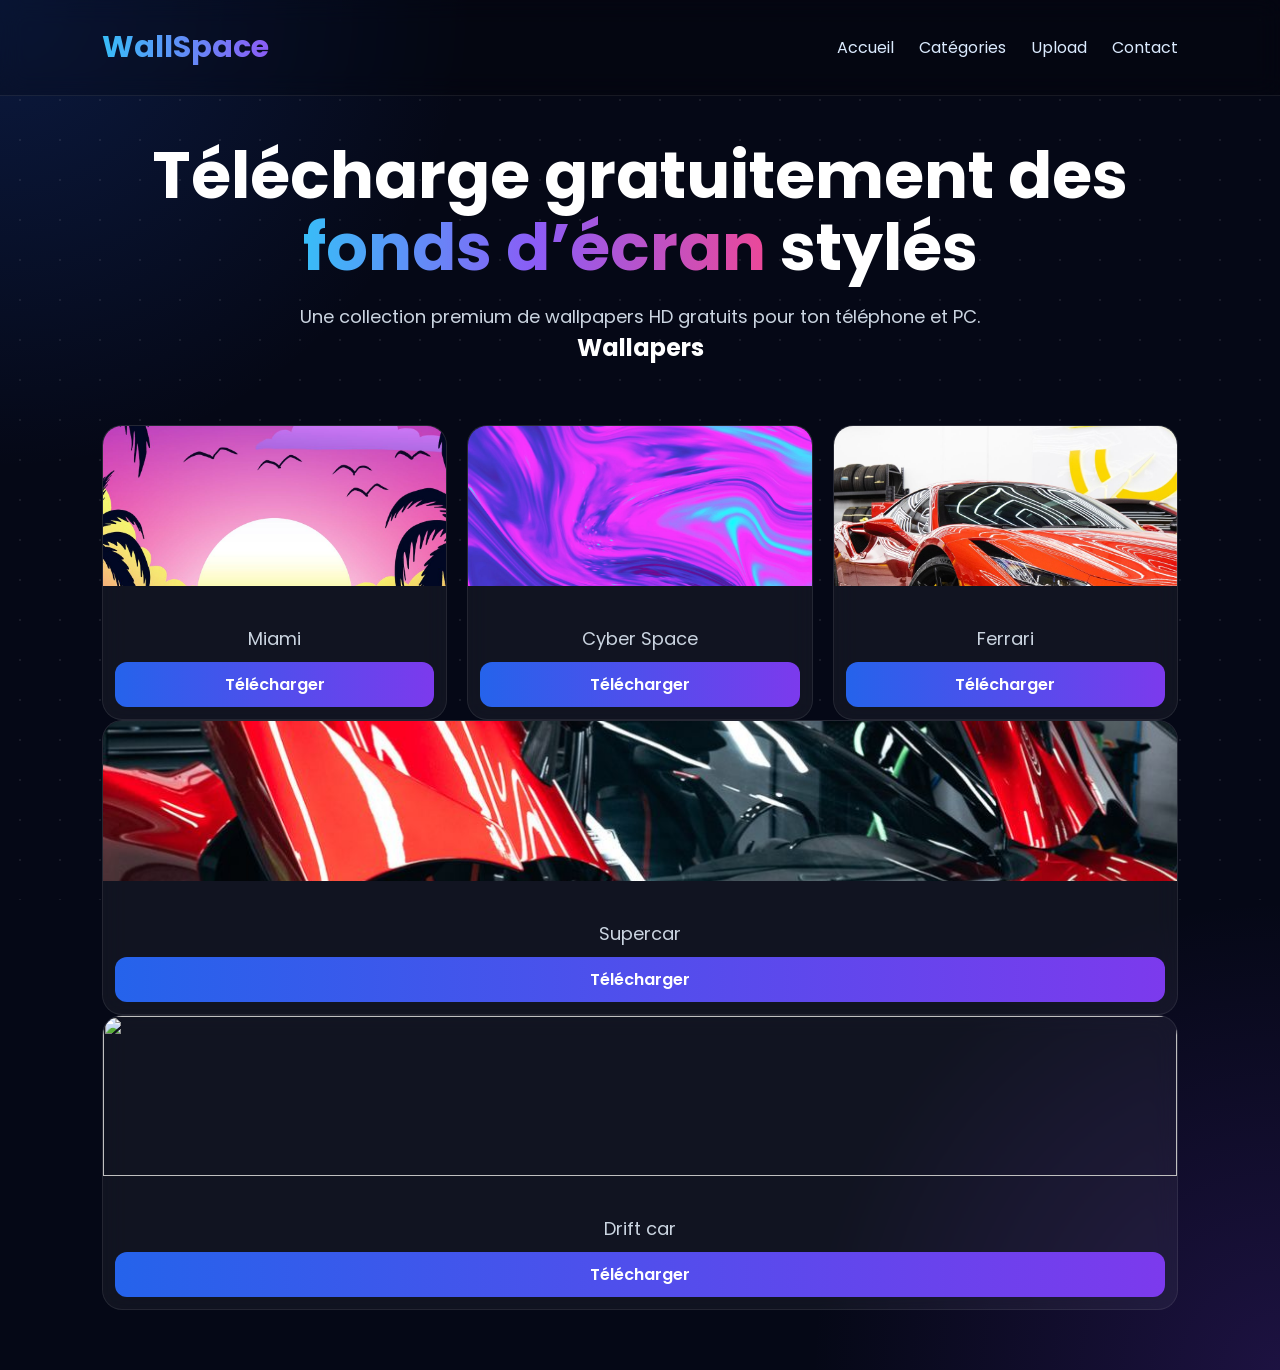
==== index.html @ ca0c4958 "Correct image paths and add new wallpaper cards Fixed image source paths and added new image cards f" ====
<!DOCTYPE html>
<html lang="fr">
<head>
<meta charset="UTF-8">
<meta name="viewport" content="width=device-width, initial-scale=1.0">

<title>WallSpace</title>

<link href="https://fonts.googleapis.com/css2?family=Poppins:wght@300;400;500;600;700&display=swap" rel="stylesheet">

<style>

/* RESET */
*{
    margin:0;
    padding:0;
    box-sizing:border-box;
    font-family:'Poppins',sans-serif;
}

body{
    min-height:100vh;
    background:
    radial-gradient(circle at top left,#2563eb33,transparent 25%),
    radial-gradient(circle at bottom right,#7c3aed33,transparent 25%),
    #050816;
    overflow-x:hidden;
    color:white;
}

/* PARTICLES */
body::before{
    content:"";
    position:fixed;
    width:100%;
    height:100%;
    background-image:radial-gradient(white 1px,transparent 1px);
    background-size:40px 40px;
    opacity:0.08;
    animation:moveBg 20s linear infinite;
    z-index:0;
}

@keyframes moveBg{
    from{transform:translateY(0);}
    to{transform:translateY(-40px);}
}

/* HEADER */
header{
    width:100%;
    padding:25px 8%;
    display:flex;
    justify-content:space-between;
    align-items:center;
    position:fixed;
    top:0;
    z-index:100;
    backdrop-filter:blur(12px);
    background:rgba(0,0,0,0.2);
    border-bottom:1px solid rgba(255,255,255,0.08);
}

.logo{
    font-size:30px;
    font-weight:700;
    background:linear-gradient(90deg,#38bdf8,#8b5cf6);
    -webkit-background-clip:text;
    -webkit-text-fill-color:transparent;
}

nav{
    display:flex;
    gap:25px;
}

nav a{
    color:#dbeafe;
    text-decoration:none;
    transition:0.3s;
}

nav a:hover{
    color:#38bdf8;
}

/* HERO */
.hero{
    padding:140px 8% 60px;
    text-align:center;
    position:relative;
    z-index:2;
}

.hero h1{
    font-size:65px;
    line-height:1.1;
}

.gradient{
    background:linear-gradient(90deg,#38bdf8,#8b5cf6,#ec4899);
    -webkit-background-clip:text;
    -webkit-text-fill-color:transparent;
}

.hero p{
    margin-top:20px;
    color:#cbd5e1;
    font-size:18px;
}

/* GALLERY */
.gallery{
    margin-top:60px;
    display:grid;
    grid-template-columns:repeat(auto-fit, minmax(220px, 1fr));
    gap:20px;
}

/* CARD */
.card{
    background:rgba(255,255,255,0.05);
    border:1px solid rgba(255,255,255,0.08);
    backdrop-filter:blur(12px);
    border-radius:20px;
    overflow:hidden;
    transition:0.3s;
}

.card:hover{
    transform:translateY(-8px);
    box-shadow:0 20px 40px rgba(0,0,0,0.4);
}

.card img{
    width:100%;
    height:160px;
    object-fit:cover;
}

.card-content{
    padding:12px;
    text-align:center;
}

.download{
    display:block;
    margin-top:10px;
    padding:10px;
    border-radius:12px;
    text-decoration:none;
    color:white;
    font-weight:600;
    background:linear-gradient(90deg,#2563eb,#7c3aed);
    transition:0.3s;
}

.download:hover{
    transform:scale(1.03);
}

/* RESPONSIVE */
@media(max-width:700px){
    .hero h1{
        font-size:45px;
    }
}

</style>
</head>

<body>

<header>
    <div class="logo">WallSpace</div>
    <nav>
        <a href="#">Accueil</a>
        <a href="#">Catégories</a>
        <a href="#">Upload</a>
        <a href="#">Contact</a>
    </nav>
</header>

<section class="hero">

    <h1>
        Télécharge gratuitement des <span class="gradient">fonds d’écran</span> stylés
    </h1>

    <p>
        Une collection premium de wallpapers HD gratuits pour ton téléphone et PC.
    </p>
<section>
  
  <h2>Wallapers</h2>
    <div class="gallery">

        <div class="card">
            <img src="wallapers/1.jpg">
            <div class="card-content">
                <p>Miami</p>
                <a class="download" href="wallapers/1.jpg" download>Télécharger</a>
            </div>
        </div>

        <div class="card">
            <img src="wallapers/2.jpg">
            <div class="card-content">
                <p>Cyber Space</p>
                <a class="download" href="wallapers/2.jpg" download>Télécharger</a>
            </div>
        </div>

        <div class="card">
            <img src="wallapers/3.jpg">
            <div class="card-content">
                <p>Ferrari</p>
                <a class="download" href="wallapers/3.jpg" download>Télécharger</a>
            </div>
        </div>

    </div>
  <div class="card">
    <img src="wallapers/4.jpg">
    <div class="card-content">
      <p>Supercar</p>
      <a class="download"
         href="wallapers/4.jpg"
         download>Télécharger</a>
    </div>
  </div>
    <div class="card">
      <img src="wallapers.jpg">
      <div class="card-content">
        <p>Drift car</p>
        <a class="download"
           href="wallapers/5.jpg"
           download>Télécharger</a>
      </div>
    

</section>

</body>
</html>
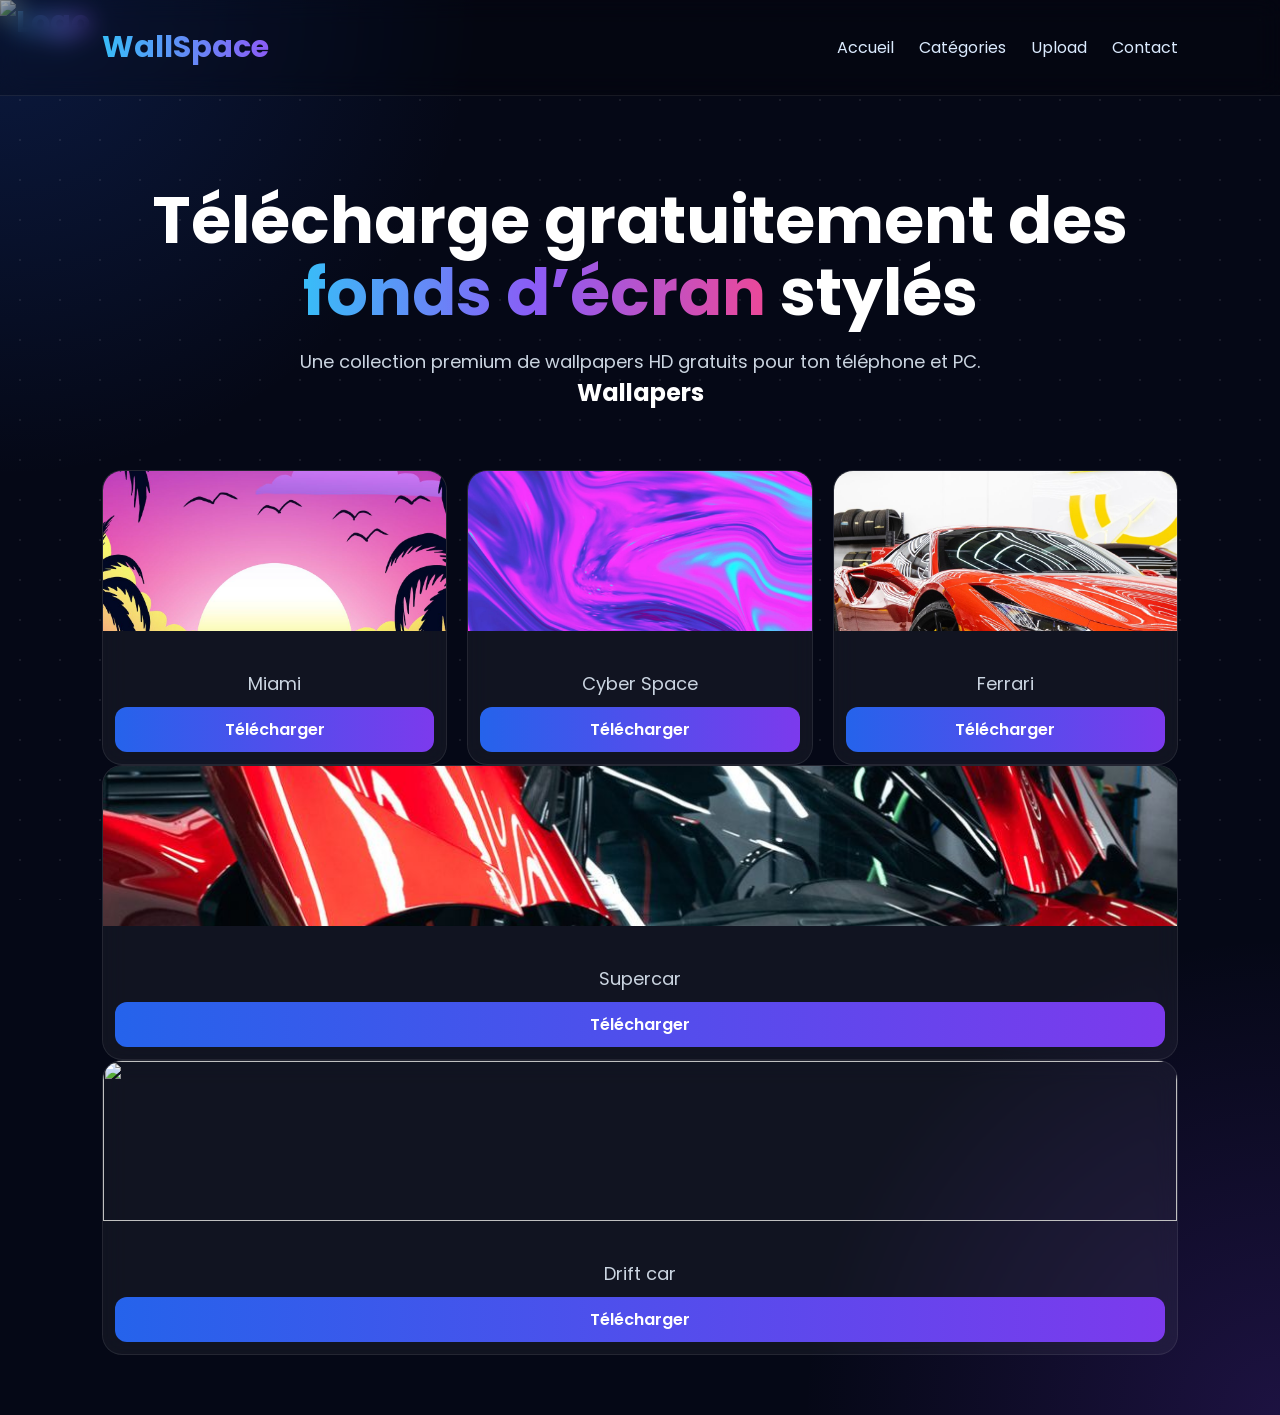
==== commit 23cdb3d0: "Add navigation bar with logo to index.html Added a navigation bar with a logo image." ====
--- a/index.html
+++ b/index.html
@@ -1,6 +1,9 @@
 <!DOCTYPE html>
 <html lang="fr">
 <head>
+    <nav>
+  <img src="logo.png" alt="Logo" class="logo">
+</nav>
 <meta charset="UTF-8">
 <meta name="viewport" content="width=device-width, initial-scale=1.0">
 
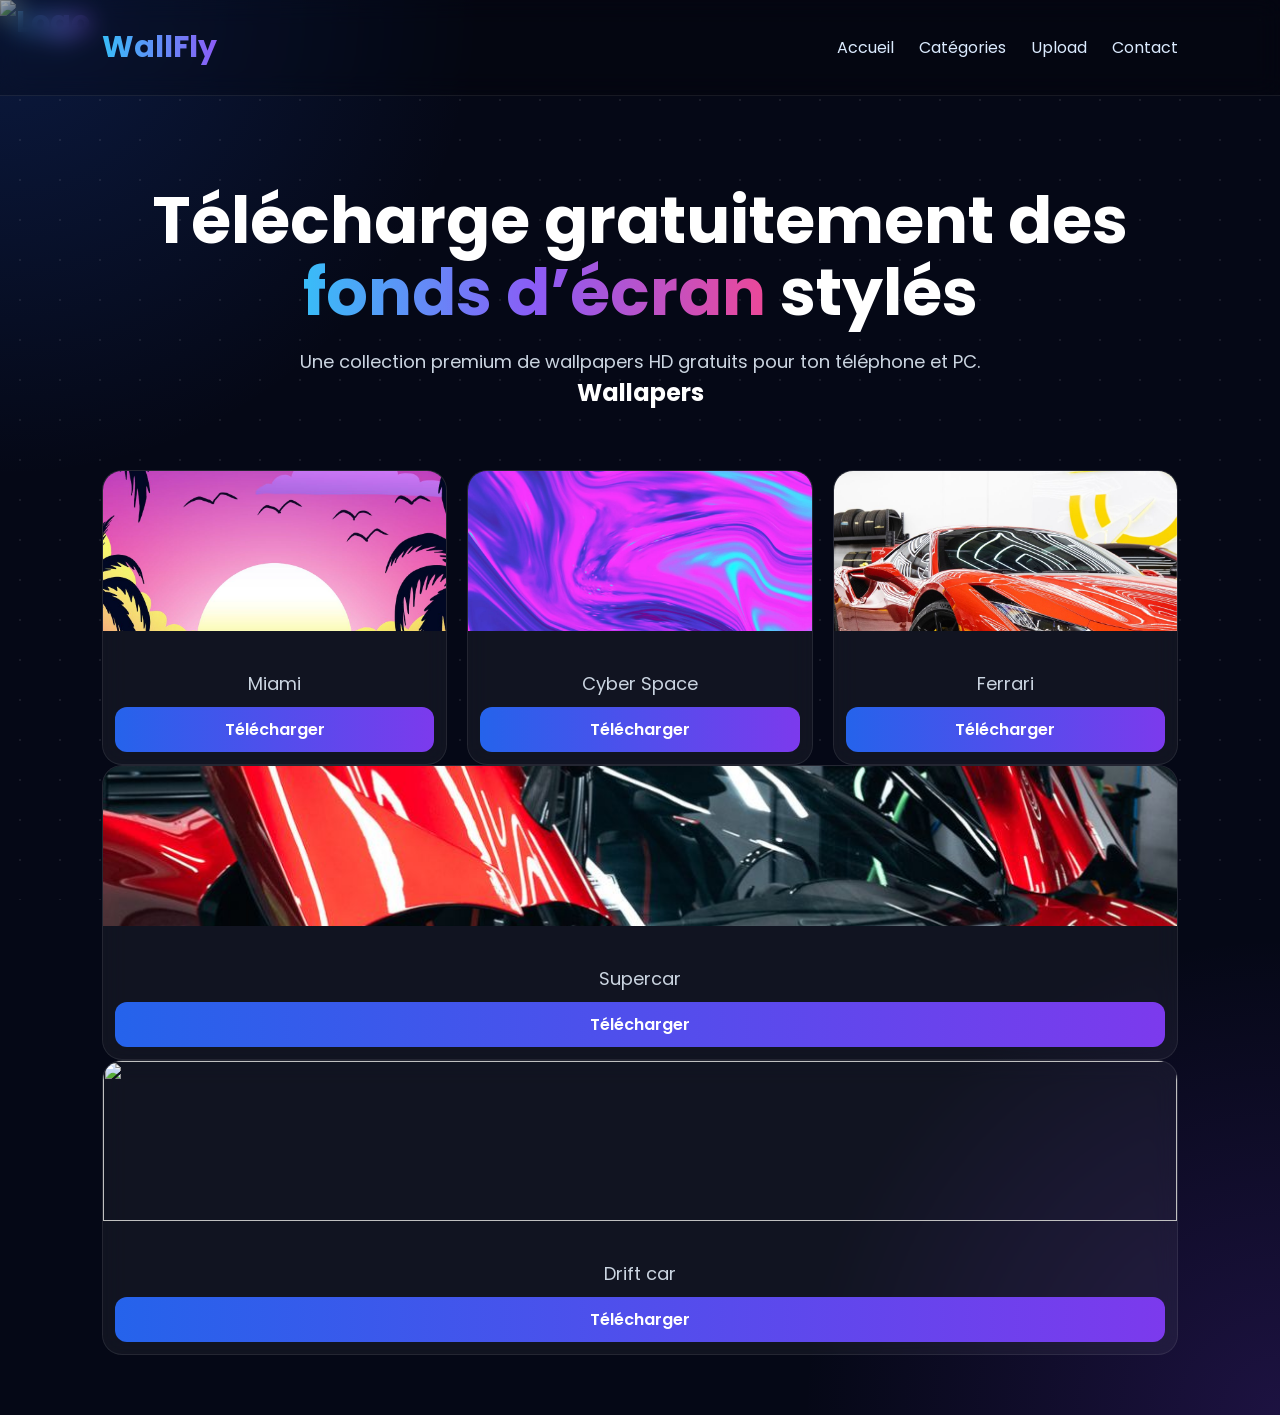
==== commit 84479b1c: "Update index.html" ====
--- a/index.html
+++ b/index.html
@@ -7,7 +7,7 @@
 <meta charset="UTF-8">
 <meta name="viewport" content="width=device-width, initial-scale=1.0">
 
-<title>WallSpace</title>
+<title>WallFly</title>
 
 <link href="https://fonts.googleapis.com/css2?family=Poppins:wght@300;400;500;600;700&display=swap" rel="stylesheet">
 
@@ -175,7 +175,7 @@
 <body>
 
 <header>
-    <div class="logo">WallSpace</div>
+    <div class="logo">WallFly</div>
     <nav>
         <a href="#">Accueil</a>
         <a href="#">Catégories</a>
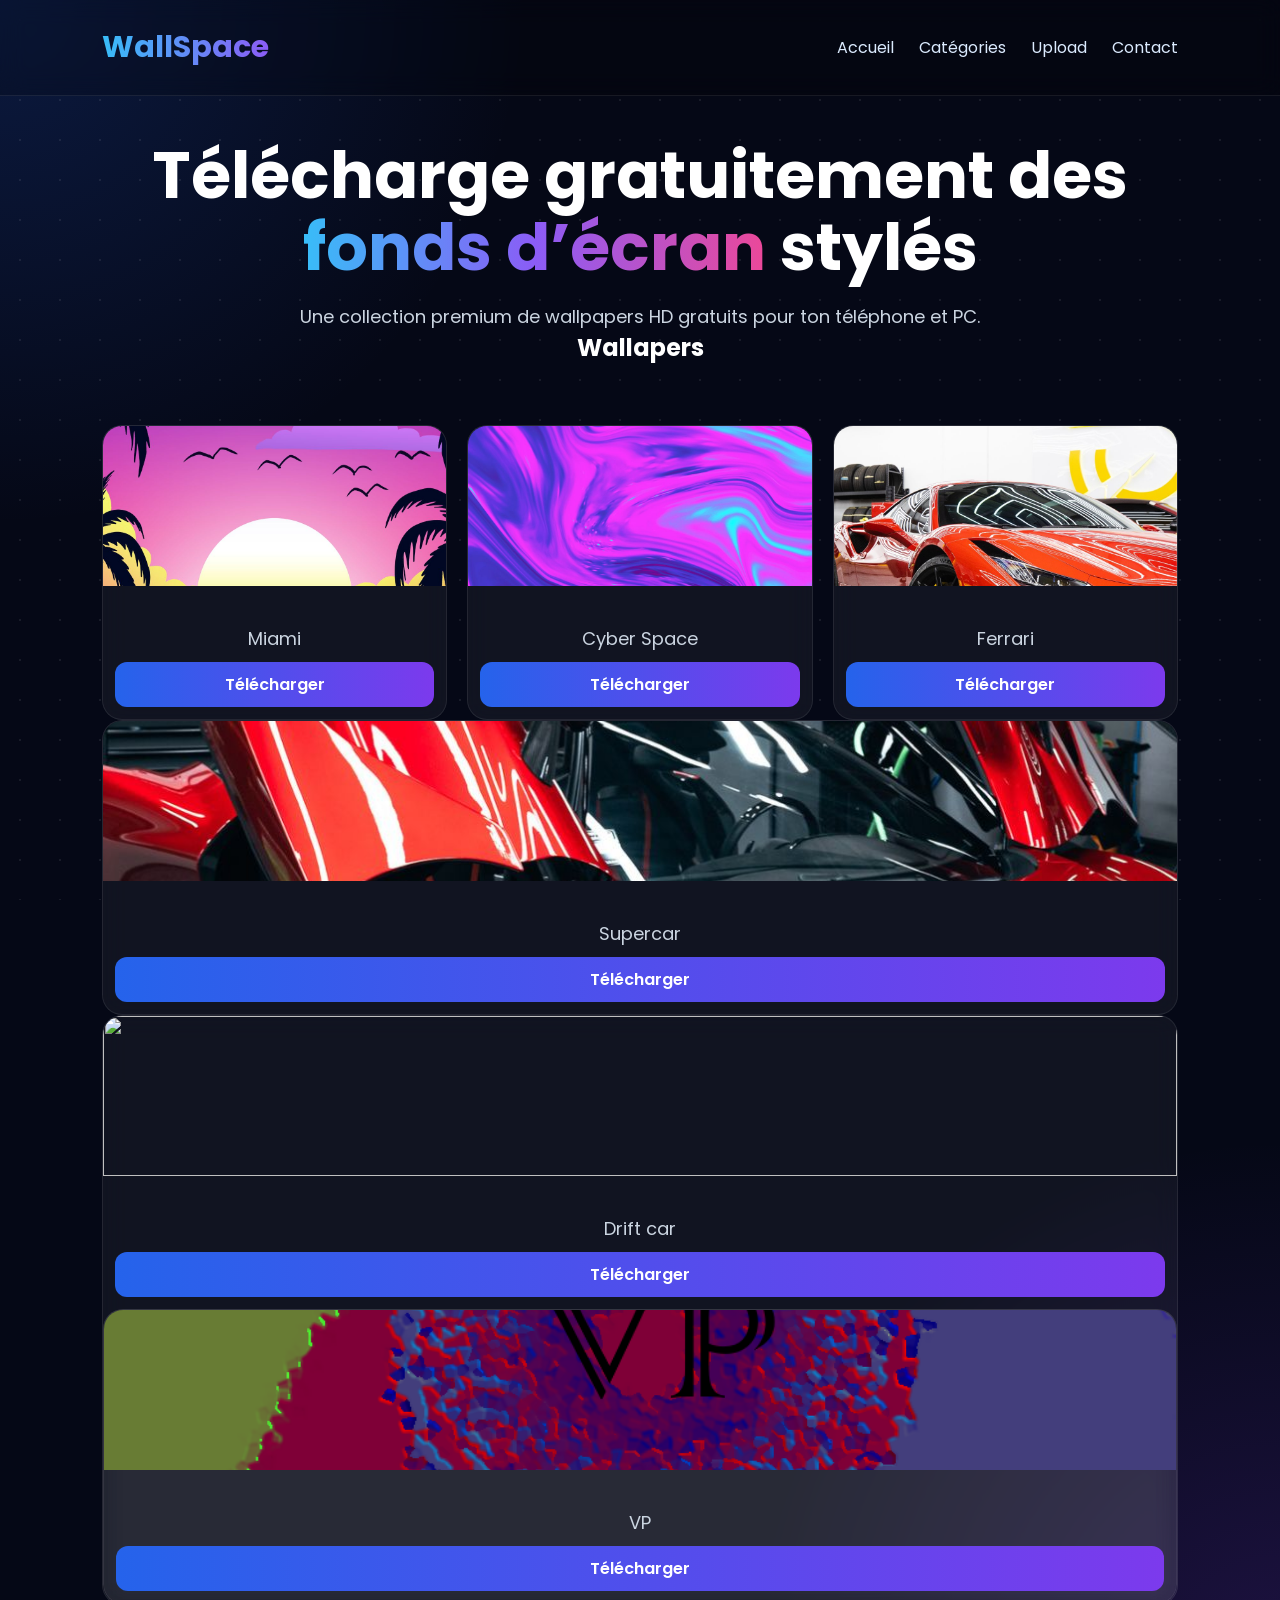
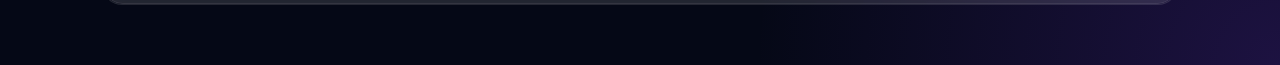
==== commit 2e60f1ce: "Rename title and logo from WallFly to WallSpace" ====
--- a/index.html
+++ b/index.html
@@ -1,13 +1,10 @@
 <!DOCTYPE html>
 <html lang="fr">
 <head>
-    <nav>
-  <img src="logo.png" alt="Logo" class="logo">
-</nav>
 <meta charset="UTF-8">
 <meta name="viewport" content="width=device-width, initial-scale=1.0">
 
-<title>WallFly</title>
+<title>WallSpace</title>
 
 <link href="https://fonts.googleapis.com/css2?family=Poppins:wght@300;400;500;600;700&display=swap" rel="stylesheet">
 
@@ -175,7 +172,7 @@
 <body>
 
 <header>
-    <div class="logo">WallFly</div>
+    <div class="logo">WallSpace</div>
     <nav>
         <a href="#">Accueil</a>
         <a href="#">Catégories</a>
@@ -240,6 +237,15 @@
            href="wallapers/5.jpg"
            download>Télécharger</a>
       </div>
+      <div class="card">
+        <img src="wallapers/6.jpg">
+        <div class="card-content">
+          <p>VP</p>
+          <a class="download"
+             href="wallapers/6.jpg"
+             download>Télécharger</a>
+        </div>
+        
     
 
 </section>
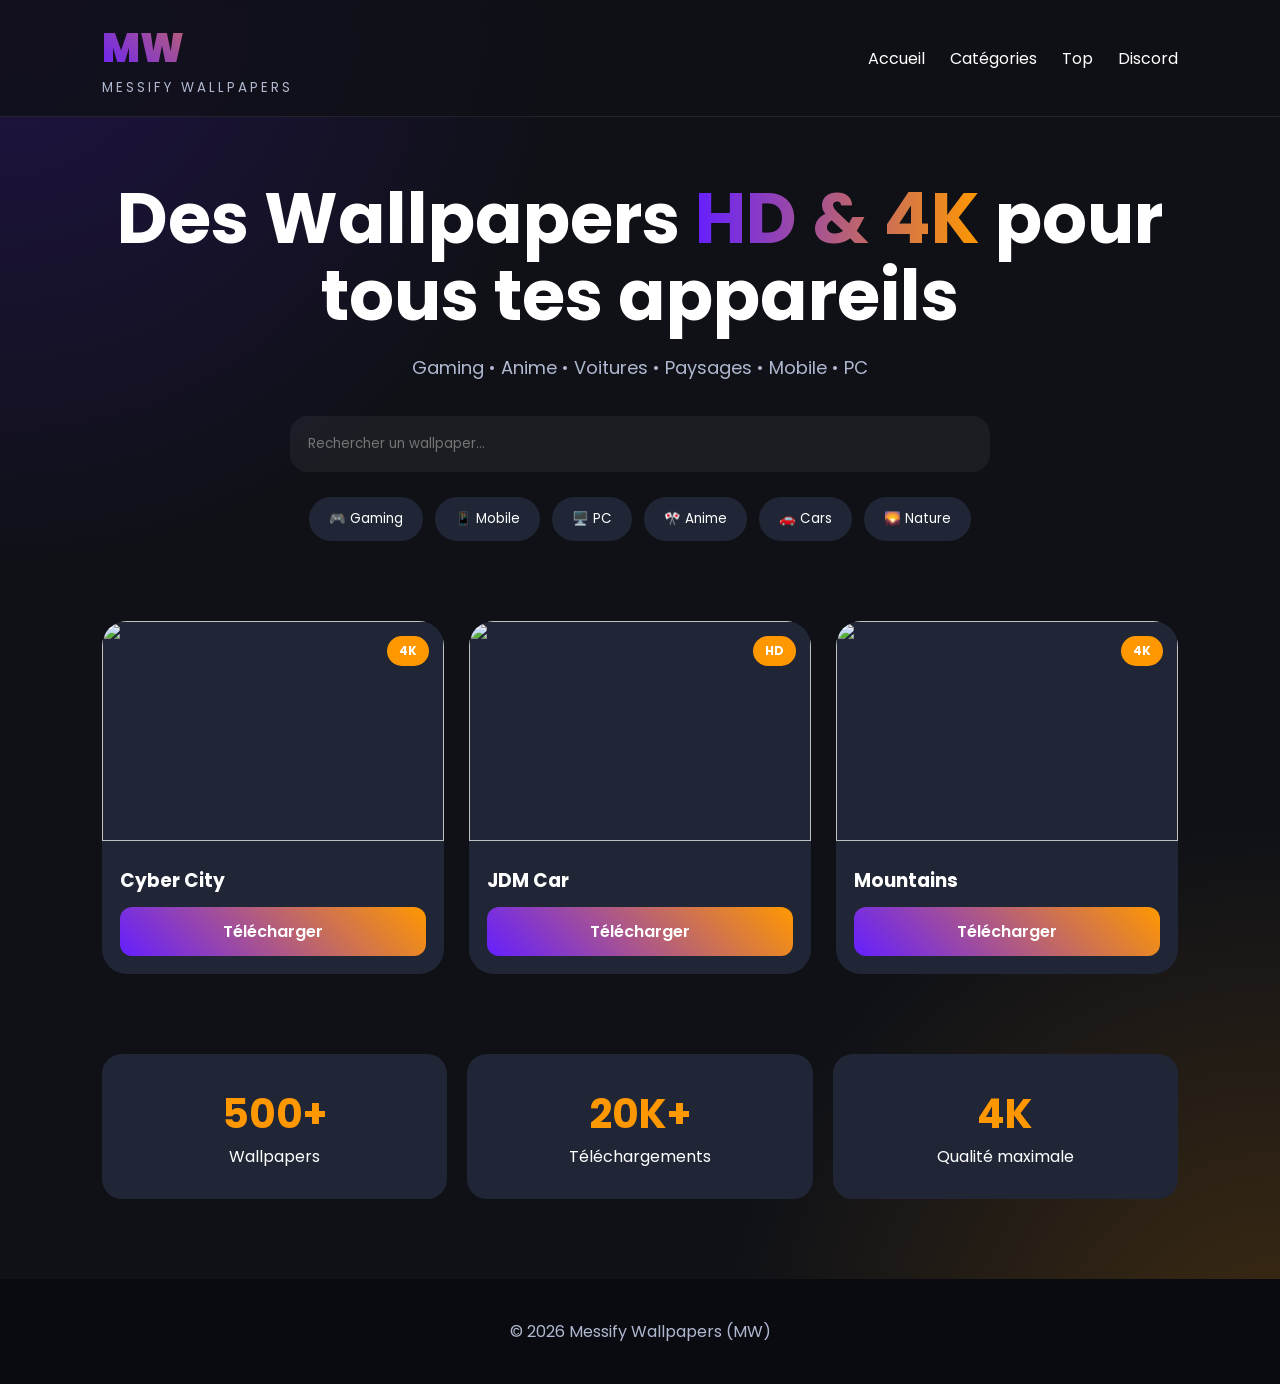
==== commit 3e02a627: "Refactor index.html for improved layout and styles Updated the title and improved the layout and sty" ====
--- a/index.html
+++ b/index.html
@@ -3,252 +3,336 @@
 <head>
 <meta charset="UTF-8">
 <meta name="viewport" content="width=device-width, initial-scale=1.0">
-
-<title>WallSpace</title>
-
-<link href="https://fonts.googleapis.com/css2?family=Poppins:wght@300;400;500;600;700&display=swap" rel="stylesheet">
+<title>Messify Wallpapers</title>
+
+<link href="https://fonts.googleapis.com/css2?family=Poppins:wght@300;400;500;600;700;800&display=swap" rel="stylesheet">
 
 <style>
 
-/* RESET */
+:root{
+--primary:#651FFF;
+--secondary:#7C4DFF;
+--accent:#FF9800;
+--dark:#0F1117;
+--dark2:#181C27;
+--card:#202636;
+--text:#FFFFFF;
+--text2:#B0B8D0;
+}
+
 *{
-    margin:0;
-    padding:0;
-    box-sizing:border-box;
-    font-family:'Poppins',sans-serif;
+margin:0;
+padding:0;
+box-sizing:border-box;
+font-family:'Poppins',sans-serif;
 }
 
 body{
-    min-height:100vh;
-    background:
-    radial-gradient(circle at top left,#2563eb33,transparent 25%),
-    radial-gradient(circle at bottom right,#7c3aed33,transparent 25%),
-    #050816;
-    overflow-x:hidden;
-    color:white;
-}
-
-/* PARTICLES */
-body::before{
-    content:"";
-    position:fixed;
-    width:100%;
-    height:100%;
-    background-image:radial-gradient(white 1px,transparent 1px);
-    background-size:40px 40px;
-    opacity:0.08;
-    animation:moveBg 20s linear infinite;
-    z-index:0;
-}
-
-@keyframes moveBg{
-    from{transform:translateY(0);}
-    to{transform:translateY(-40px);}
-}
-
-/* HEADER */
+background:
+radial-gradient(circle at top left,#651FFF33,transparent 30%),
+radial-gradient(circle at bottom right,#FF980033,transparent 30%),
+var(--dark);
+color:var(--text);
+overflow-x:hidden;
+}
+
 header{
-    width:100%;
-    padding:25px 8%;
-    display:flex;
-    justify-content:space-between;
-    align-items:center;
-    position:fixed;
-    top:0;
-    z-index:100;
-    backdrop-filter:blur(12px);
-    background:rgba(0,0,0,0.2);
-    border-bottom:1px solid rgba(255,255,255,0.08);
+position:fixed;
+top:0;
+left:0;
+width:100%;
+padding:18px 8%;
+display:flex;
+justify-content:space-between;
+align-items:center;
+background:rgba(15,17,23,.8);
+backdrop-filter:blur(15px);
+z-index:999;
+border-bottom:1px solid rgba(255,255,255,.08);
 }
 
 .logo{
-    font-size:30px;
-    font-weight:700;
-    background:linear-gradient(90deg,#38bdf8,#8b5cf6);
-    -webkit-background-clip:text;
-    -webkit-text-fill-color:transparent;
+display:flex;
+flex-direction:column;
+}
+
+.logo span{
+font-size:40px;
+font-weight:900;
+background:linear-gradient(45deg,var(--primary),var(--accent));
+-webkit-background-clip:text;
+-webkit-text-fill-color:transparent;
+}
+
+.logo small{
+color:var(--text2);
+letter-spacing:3px;
 }
 
 nav{
-    display:flex;
-    gap:25px;
+display:flex;
+gap:25px;
 }
 
 nav a{
-    color:#dbeafe;
-    text-decoration:none;
-    transition:0.3s;
-}
-
-nav a:hover{
-    color:#38bdf8;
-}
-
-/* HERO */
+color:white;
+text-decoration:none;
+}
+
 .hero{
-    padding:140px 8% 60px;
-    text-align:center;
-    position:relative;
-    z-index:2;
+padding:180px 8% 80px;
+text-align:center;
 }
 
 .hero h1{
-    font-size:65px;
-    line-height:1.1;
+font-size:70px;
+line-height:1.1;
 }
 
 .gradient{
-    background:linear-gradient(90deg,#38bdf8,#8b5cf6,#ec4899);
-    -webkit-background-clip:text;
-    -webkit-text-fill-color:transparent;
+background:linear-gradient(90deg,var(--primary),var(--accent));
+-webkit-background-clip:text;
+-webkit-text-fill-color:transparent;
 }
 
 .hero p{
-    margin-top:20px;
-    color:#cbd5e1;
-    font-size:18px;
-}
-
-/* GALLERY */
+margin-top:20px;
+color:var(--text2);
+font-size:18px;
+}
+
+.search{
+margin-top:35px;
+display:flex;
+justify-content:center;
+}
+
+.search input{
+width:100%;
+max-width:700px;
+padding:18px;
+border:none;
+border-radius:18px;
+background:rgba(255,255,255,.05);
+color:white;
+outline:none;
+}
+
+.categories{
+margin-top:25px;
+display:flex;
+justify-content:center;
+flex-wrap:wrap;
+gap:12px;
+}
+
+.cat{
+padding:12px 20px;
+border:none;
+border-radius:50px;
+background:var(--card);
+color:white;
+cursor:pointer;
+}
+
+.cat:hover{
+background:var(--accent);
+}
+
 .gallery{
-    margin-top:60px;
-    display:grid;
-    grid-template-columns:repeat(auto-fit, minmax(220px, 1fr));
-    gap:20px;
-}
-
-/* CARD */
+padding:0 8% 80px;
+display:grid;
+grid-template-columns:repeat(auto-fit,minmax(280px,1fr));
+gap:25px;
+}
+
 .card{
-    background:rgba(255,255,255,0.05);
-    border:1px solid rgba(255,255,255,0.08);
-    backdrop-filter:blur(12px);
-    border-radius:20px;
-    overflow:hidden;
-    transition:0.3s;
+background:var(--card);
+border-radius:25px;
+overflow:hidden;
+transition:.3s;
+position:relative;
 }
 
 .card:hover{
-    transform:translateY(-8px);
-    box-shadow:0 20px 40px rgba(0,0,0,0.4);
+transform:translateY(-10px);
 }
 
 .card img{
-    width:100%;
-    height:160px;
-    object-fit:cover;
+width:100%;
+height:220px;
+object-fit:cover;
+}
+
+.badge{
+position:absolute;
+top:15px;
+right:15px;
+background:var(--accent);
+padding:6px 12px;
+border-radius:20px;
+font-size:12px;
+font-weight:700;
 }
 
 .card-content{
-    padding:12px;
-    text-align:center;
+padding:18px;
 }
 
 .download{
-    display:block;
-    margin-top:10px;
-    padding:10px;
-    border-radius:12px;
-    text-decoration:none;
-    color:white;
-    font-weight:600;
-    background:linear-gradient(90deg,#2563eb,#7c3aed);
-    transition:0.3s;
-}
-
-.download:hover{
-    transform:scale(1.03);
-}
-
-/* RESPONSIVE */
-@media(max-width:700px){
-    .hero h1{
-        font-size:45px;
-    }
+display:block;
+margin-top:12px;
+text-align:center;
+padding:12px;
+border-radius:12px;
+background:linear-gradient(
+45deg,
+var(--primary),
+var(--accent)
+);
+text-decoration:none;
+color:white;
+font-weight:600;
+}
+
+.stats{
+padding:0 8% 80px;
+display:grid;
+grid-template-columns:repeat(auto-fit,minmax(200px,1fr));
+gap:20px;
+}
+
+.box{
+background:var(--card);
+padding:30px;
+border-radius:20px;
+text-align:center;
+}
+
+.box h2{
+font-size:40px;
+color:var(--accent);
+}
+
+footer{
+padding:40px;
+text-align:center;
+background:#090B10;
+color:var(--text2);
+}
+
+@media(max-width:768px){
+
+.hero h1{
+font-size:45px;
+}
+
+nav{
+display:none;
+}
+
 }
 
 </style>
 </head>
-
 <body>
 
 <header>
-    <div class="logo">WallSpace</div>
-    <nav>
-        <a href="#">Accueil</a>
-        <a href="#">Catégories</a>
-        <a href="#">Upload</a>
-        <a href="#">Contact</a>
-    </nav>
+
+<div class="logo">
+<span>MW</span>
+<small>MESSIFY WALLPAPERS</small>
+</div>
+
+<nav>
+<a href="#">Accueil</a>
+<a href="#">Catégories</a>
+<a href="#">Top</a>
+<a href="#">Discord</a>
+</nav>
+
 </header>
 
 <section class="hero">
 
-    <h1>
-        Télécharge gratuitement des <span class="gradient">fonds d’écran</span> stylés
-    </h1>
-
-    <p>
-        Une collection premium de wallpapers HD gratuits pour ton téléphone et PC.
-    </p>
-<section>
-  
-  <h2>Wallapers</h2>
-    <div class="gallery">
-
-        <div class="card">
-            <img src="wallapers/1.jpg">
-            <div class="card-content">
-                <p>Miami</p>
-                <a class="download" href="wallapers/1.jpg" download>Télécharger</a>
-            </div>
-        </div>
-
-        <div class="card">
-            <img src="wallapers/2.jpg">
-            <div class="card-content">
-                <p>Cyber Space</p>
-                <a class="download" href="wallapers/2.jpg" download>Télécharger</a>
-            </div>
-        </div>
-
-        <div class="card">
-            <img src="wallapers/3.jpg">
-            <div class="card-content">
-                <p>Ferrari</p>
-                <a class="download" href="wallapers/3.jpg" download>Télécharger</a>
-            </div>
-        </div>
-
-    </div>
-  <div class="card">
-    <img src="wallapers/4.jpg">
-    <div class="card-content">
-      <p>Supercar</p>
-      <a class="download"
-         href="wallapers/4.jpg"
-         download>Télécharger</a>
-    </div>
-  </div>
-    <div class="card">
-      <img src="wallapers.jpg">
-      <div class="card-content">
-        <p>Drift car</p>
-        <a class="download"
-           href="wallapers/5.jpg"
-           download>Télécharger</a>
-      </div>
-      <div class="card">
-        <img src="wallapers/6.jpg">
-        <div class="card-content">
-          <p>VP</p>
-          <a class="download"
-             href="wallapers/6.jpg"
-             download>Télécharger</a>
-        </div>
-        
-    
+<h1>
+Des Wallpapers
+<span class="gradient">HD & 4K</span>
+pour tous tes appareils
+</h1>
+
+<p>
+Gaming • Anime • Voitures • Paysages • Mobile • PC
+</p>
+
+<div class="search">
+<input type="text" placeholder="Rechercher un wallpaper...">
+</div>
+
+<div class="categories">
+<button class="cat">🎮 Gaming</button>
+<button class="cat">📱 Mobile</button>
+<button class="cat">🖥️ PC</button>
+<button class="cat">🎌 Anime</button>
+<button class="cat">🚗 Cars</button>
+<button class="cat">🌄 Nature</button>
+</div>
 
 </section>
+
+<section class="gallery">
+
+<div class="card">
+<div class="badge">4K</div>
+<img src="https://picsum.photos/600/400?1">
+<div class="card-content">
+<h3>Cyber City</h3>
+<a href="#" class="download">Télécharger</a>
+</div>
+</div>
+
+<div class="card">
+<div class="badge">HD</div>
+<img src="https://picsum.photos/600/400?2">
+<div class="card-content">
+<h3>JDM Car</h3>
+<a href="#" class="download">Télécharger</a>
+</div>
+</div>
+
+<div class="card">
+<div class="badge">4K</div>
+<img src="https://picsum.photos/600/400?3">
+<div class="card-content">
+<h3>Mountains</h3>
+<a href="#" class="download">Télécharger</a>
+</div>
+</div>
+
+</section>
+
+<section class="stats">
+
+<div class="box">
+<h2>500+</h2>
+<p>Wallpapers</p>
+</div>
+
+<div class="box">
+<h2>20K+</h2>
+<p>Téléchargements</p>
+</div>
+
+<div class="box">
+<h2>4K</h2>
+<p>Qualité maximale</p>
+</div>
+
+</section>
+
+<footer>
+© 2026 Messify Wallpapers (MW)
+</footer>
 
 </body>
 </html>
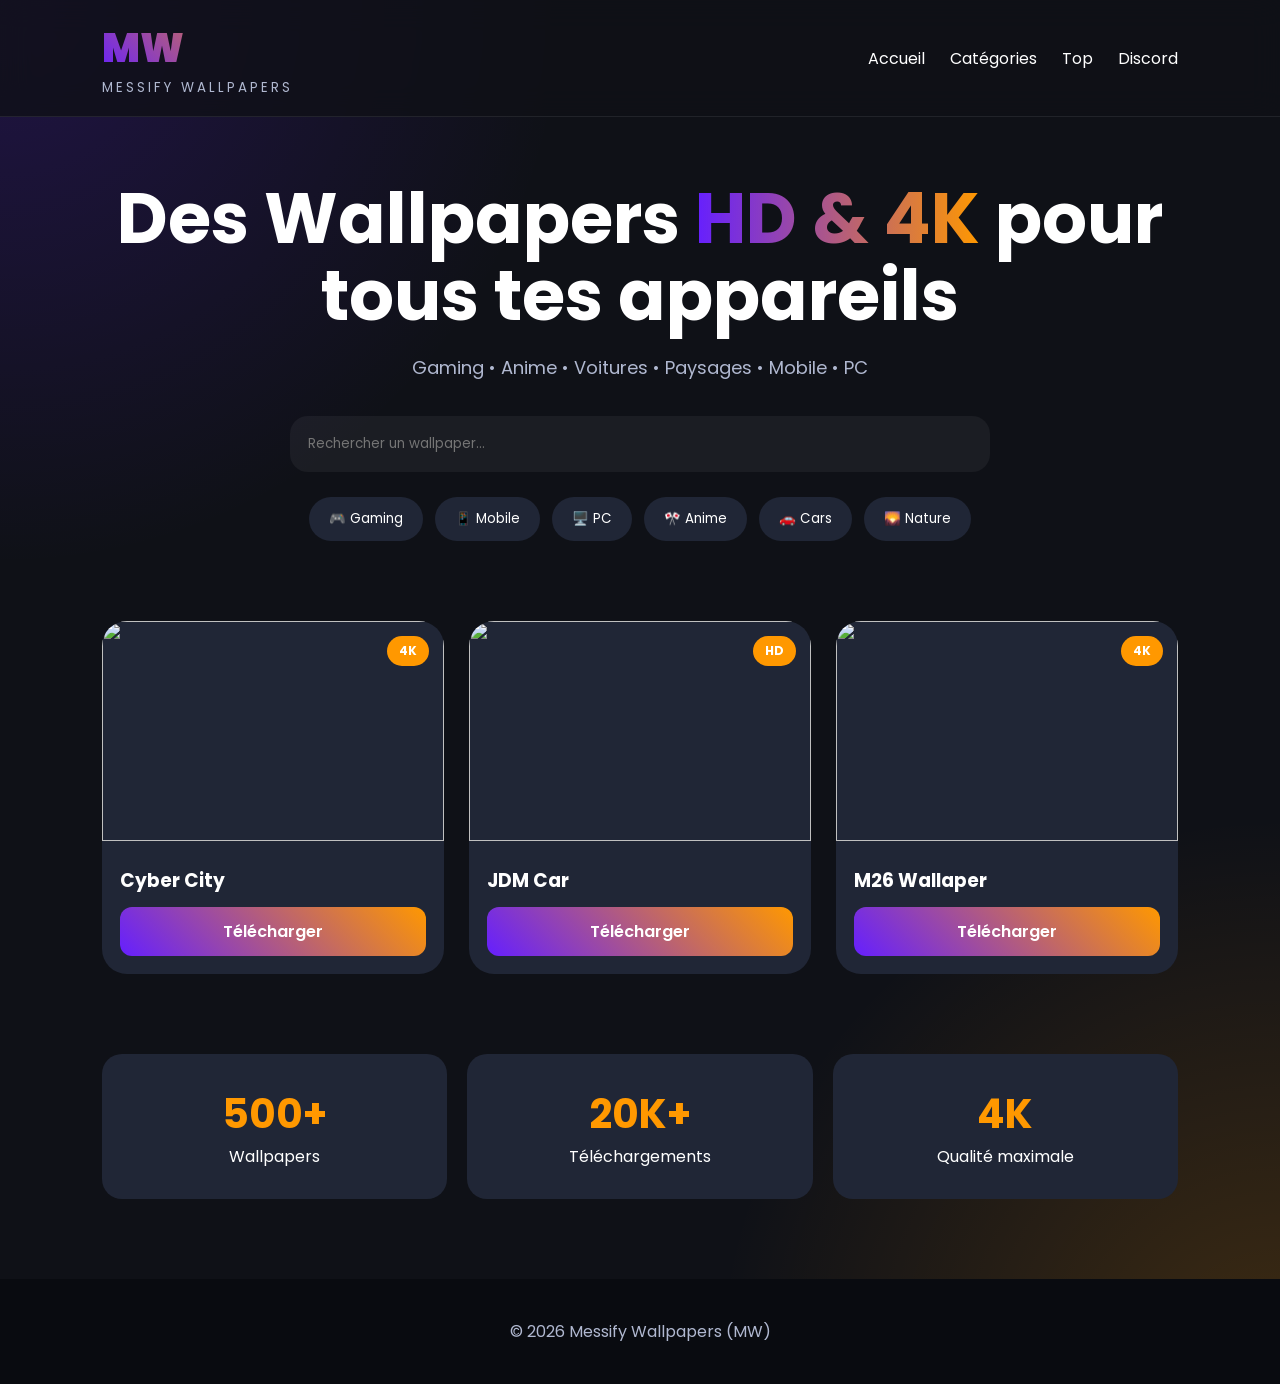
==== commit d0dd53cd: "Update image sources and download links in gallery" ====
--- a/index.html
+++ b/index.html
@@ -284,28 +284,28 @@
 
 <div class="card">
 <div class="badge">4K</div>
-<img src="https://picsum.photos/600/400?1">
+<img src="1.jpg">
 <div class="card-content">
 <h3>Cyber City</h3>
-<a href="#" class="download">Télécharger</a>
+<a href="404.html" class="download">Télécharger</a>
 </div>
 </div>
 
 <div class="card">
 <div class="badge">HD</div>
-<img src="https://picsum.photos/600/400?2">
+<img src="6.jpg">
 <div class="card-content">
 <h3>JDM Car</h3>
-<a href="#" class="download">Télécharger</a>
+<a href="404.html" class="download">Télécharger</a>
 </div>
 </div>
 
 <div class="card">
 <div class="badge">4K</div>
-<img src="https://picsum.photos/600/400?3">
+<img src="2.jpg">
 <div class="card-content">
-<h3>Mountains</h3>
-<a href="#" class="download">Télécharger</a>
+<h3>M26 Wallaper</h3>
+<a href="404.html" class="download">Télécharger</a>
 </div>
 </div>
 
